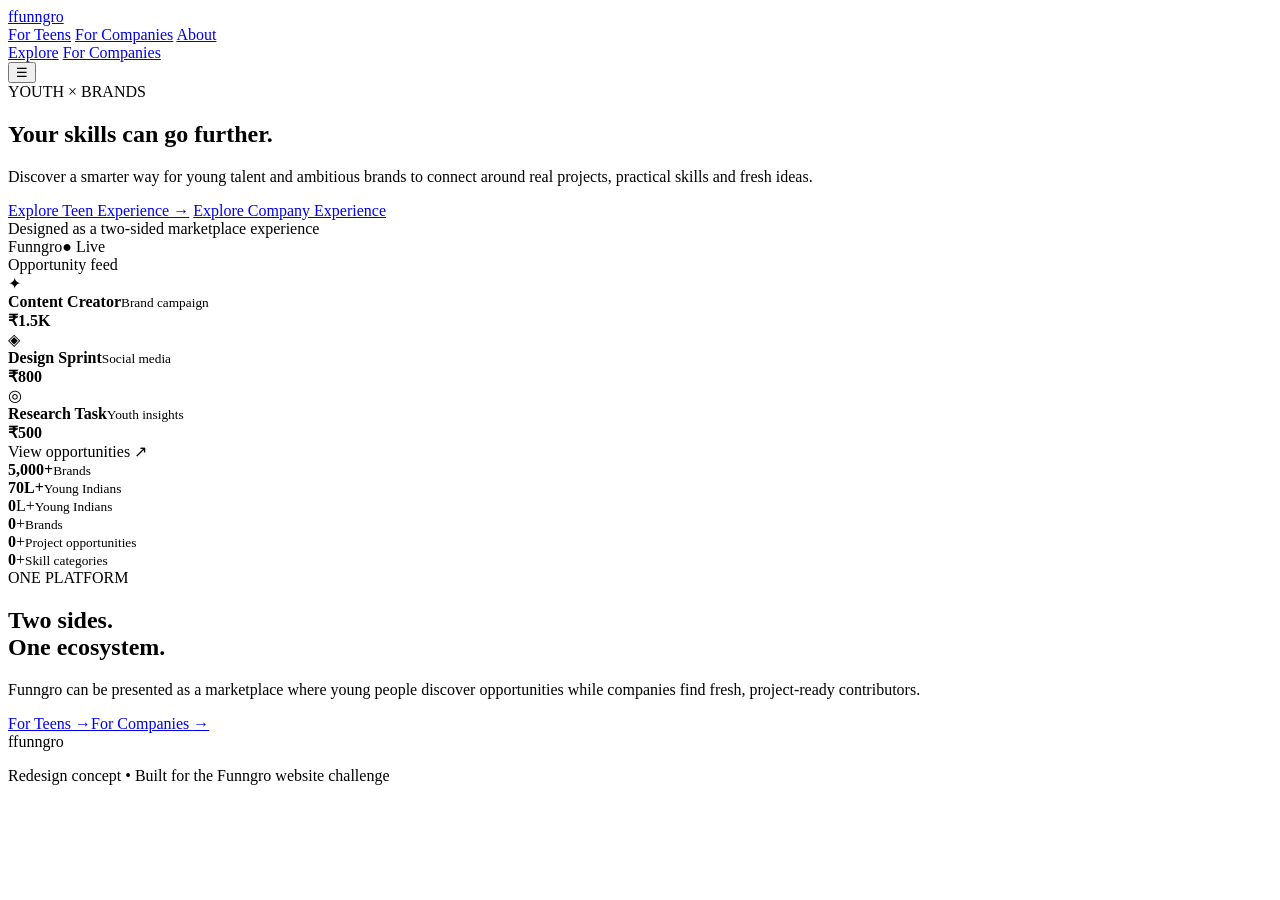
==== index.html @ 28539c42 "Add files via upload" ====
<!doctype html>
<html lang="en">
<head>
  <meta charset="utf-8">
  <meta name="viewport" content="width=device-width, initial-scale=1">
  <meta name="description" content="Funngro redesign demo — a modern youth and brand opportunity platform experience.">
  <meta name="robots" content="index,follow">
  <link rel="canonical" href="https://YOUR-DOMAIN.example/">
  <meta property="og:title" content="Funngro — Youth × Brands">
  <meta property="og:description" content="A modern Funngro redesign concept for teens and companies.">
  <meta property="og:type" content="website">
  <meta property="og:url" content="https://YOUR-DOMAIN.example/">
  <title>Funngro — Youth × Brands</title>
  <link rel="stylesheet" href="css/style.css">
</head>
<body>
  <header class="site-header">
    <a class="brand" href="index.html" aria-label="Funngro home"><span class="brand-mark">f</span>funngro</a>
    <nav class="nav">
      <a href="teen.html">For Teens</a>
      <a href="company.html">For Companies</a>
      <a href="#about">About</a>
    </nav>
    <div class="nav-actions">
      <a class="btn btn-ghost" href="teen.html">Explore</a>
      <a class="btn btn-primary" href="company.html">For Companies</a>
    </div>
    <button class="menu-toggle" aria-label="Open menu" aria-expanded="false">☰</button>
  </header>

  <main>
    <section class="hero home-hero">
      <div class="hero-copy reveal">
        <span class="eyebrow">YOUTH × BRANDS</span>
        <h1>Your skills can <span>go further.</span></h1>
        <p>Discover a smarter way for young talent and ambitious brands to connect around real projects, practical skills and fresh ideas.</p>
        <div class="hero-buttons">
          <a class="btn btn-primary btn-lg" href="teen.html">Explore Teen Experience <span>→</span></a>
          <a class="btn btn-outline btn-lg" href="company.html">Explore Company Experience</a>
        </div>
        <div class="mini-proof"><span class="pulse"></span> Designed as a two-sided marketplace experience</div>
      </div>
      <div class="hero-visual reveal delay-1">
        <div class="orb orb-a"></div><div class="orb orb-b"></div>
        <div class="dashboard-card">
          <div class="dash-top"><span>Funngro</span><span class="live-dot">● Live</span></div>
          <div class="dash-title">Opportunity feed</div>
          <div class="opportunity"><span class="icon-box">✦</span><div><b>Content Creator</b><small>Brand campaign</small></div><strong>₹1.5K</strong></div>
          <div class="opportunity"><span class="icon-box">◈</span><div><b>Design Sprint</b><small>Social media</small></div><strong>₹800</strong></div>
          <div class="opportunity"><span class="icon-box">◎</span><div><b>Research Task</b><small>Youth insights</small></div><strong>₹500</strong></div>
          <div class="dash-footer">View opportunities <span>↗</span></div>
        </div>
        <div class="float-card float-one"><b>5,000+</b><small>Brands</small></div>
        <div class="float-card float-two"><b>70L+</b><small>Young Indians</small></div>
      </div>
    </section>

    <section class="stats section reveal">
      <div><strong class="counter" data-target="70">0</strong><span>L+</span><small>Young Indians</small></div>
      <div><strong class="counter" data-target="5000">0</strong><span>+</span><small>Brands</small></div>
      <div><strong class="counter" data-target="1000">0</strong><span>+</span><small>Project opportunities</small></div>
      <div><strong class="counter" data-target="12">0</strong><span>+</span><small>Skill categories</small></div>
    </section>

    <section id="about" class="section split reveal">
      <div><span class="eyebrow">ONE PLATFORM</span><h2>Two sides.<br><span>One ecosystem.</span></h2></div>
      <div><p>Funngro can be presented as a marketplace where young people discover opportunities while companies find fresh, project-ready contributors.</p><div class="duo-links"><a href="teen.html">For Teens <span>→</span></a><a href="company.html">For Companies <span>→</span></a></div></div>
    </section>
  </main>

  <footer class="footer"><div class="brand"><span class="brand-mark">f</span>funngro</div><p>Redesign concept • Built for the Funngro website challenge</p></footer>
  <script src="js/main.js"></script>
</body>
</html>
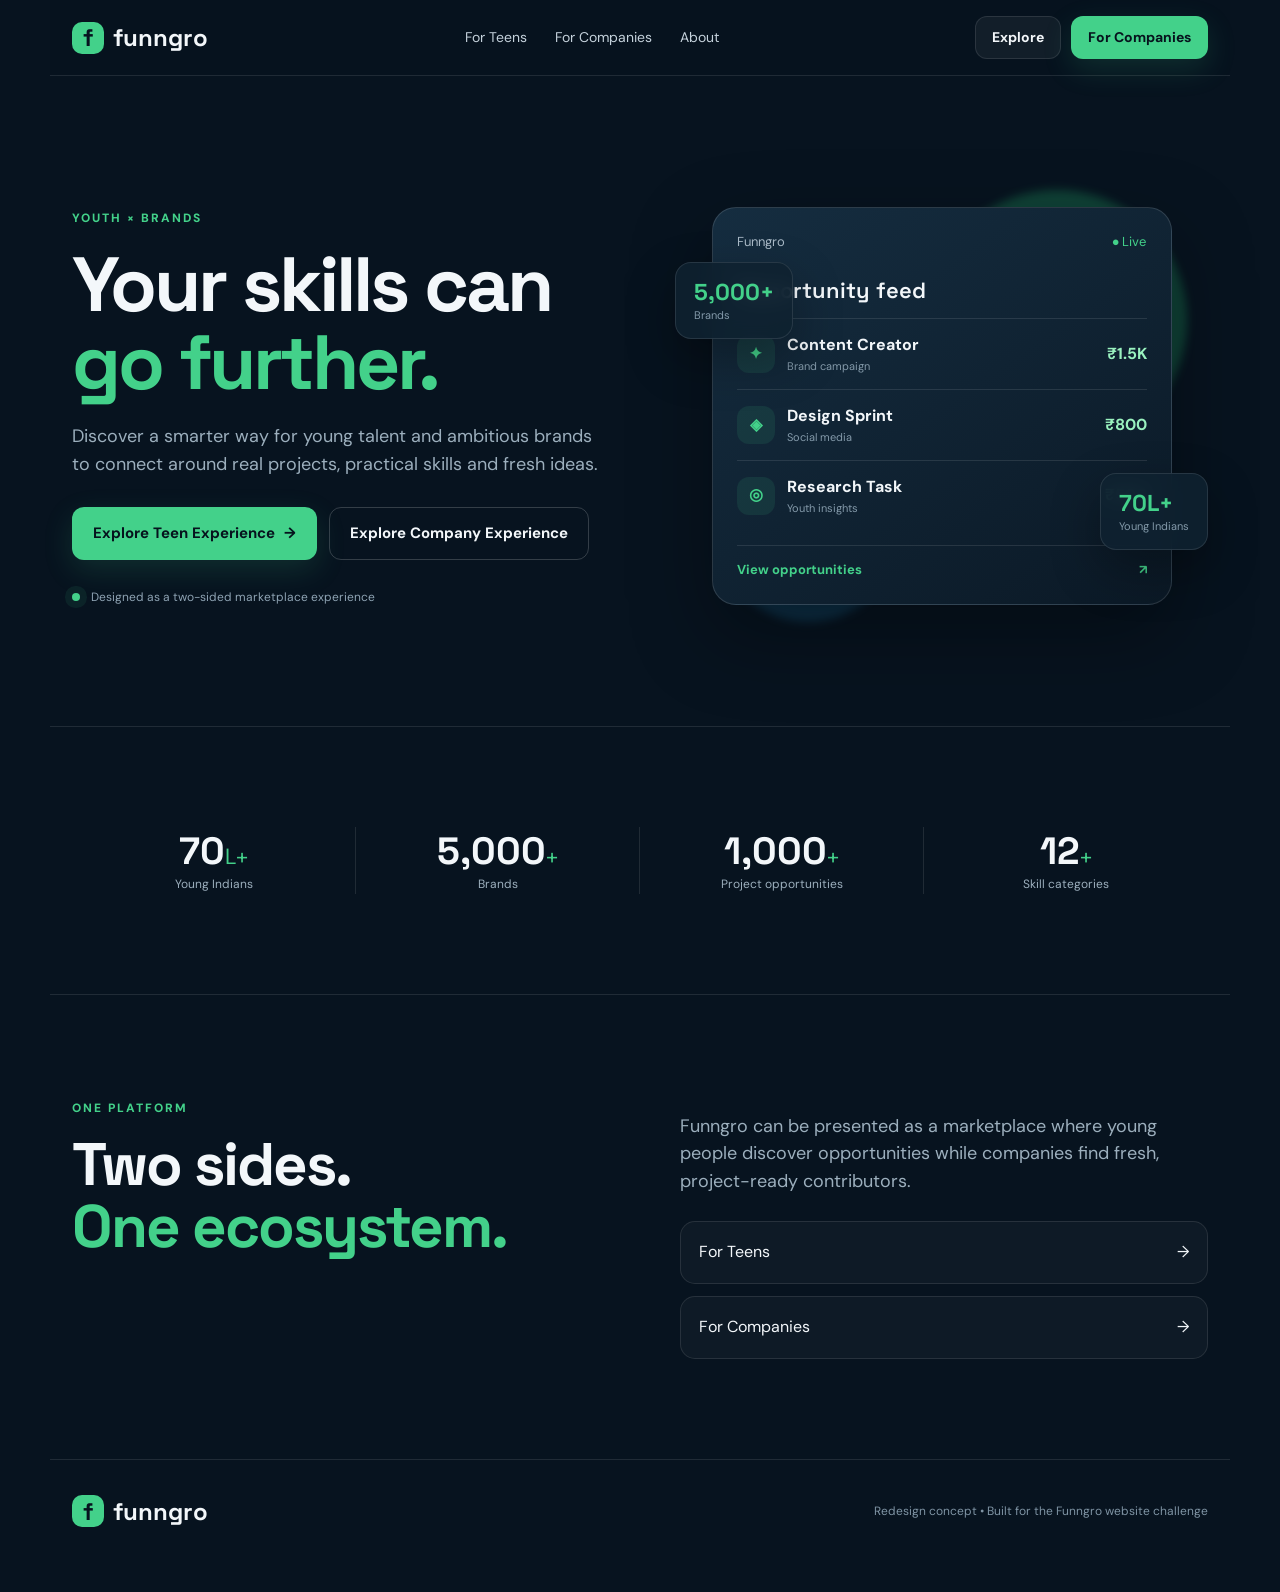
==== commit 0133be68: "Update index.html" ====
--- a/index.html
+++ b/index.html
@@ -11,7 +11,7 @@
   <meta property="og:type" content="website">
   <meta property="og:url" content="https://YOUR-DOMAIN.example/">
   <title>Funngro — Youth × Brands</title>
-  <link rel="stylesheet" href="css/style.css">
+  <link rel="stylesheet" href="style.css">
 </head>
 <body>
   <header class="site-header">
@@ -69,6 +69,6 @@
   </main>
 
   <footer class="footer"><div class="brand"><span class="brand-mark">f</span>funngro</div><p>Redesign concept • Built for the Funngro website challenge</p></footer>
-  <script src="js/main.js"></script>
+  <script src="main.js"></script>
 </body>
 </html>
--- a/style.css
+++ b/style.css
@@ -0,0 +1,3 @@
+@import url('https://fonts.googleapis.com/css2?family=DM+Sans:wght@400;500;600;700&family=Space+Grotesk:wght@500;600;700&display=swap');
+:root{--bg:#07131f;--panel:#0d1d2b;--panel2:#122638;--text:#f3f7fa;--muted:#9cafbd;--green:#43d18a;--green2:#9af2bf;--line:rgba(255,255,255,.10);--radius:28px;--max:1180px}
+*{box-sizing:border-box}html{scroll-behavior:smooth}body{margin:0;background:var(--bg);color:var(--text);font-family:"DM Sans",sans-serif;line-height:1.55}a{color:inherit;text-decoration:none}button{font:inherit}.site-header{height:76px;max-width:var(--max);margin:auto;padding:0 22px;display:flex;align-items:center;justify-content:space-between;position:sticky;top:0;z-index:20;background:rgba(7,19,31,.82);backdrop-filter:blur(18px);border-bottom:1px solid var(--line)}.brand{font:700 24px "Space Grotesk";display:flex;align-items:center;gap:9px}.brand-mark{display:grid;place-items:center;width:32px;height:32px;border-radius:10px;background:var(--green);color:#07131f;font-weight:800}.nav{display:flex;gap:28px;color:#c5d2dc;font-size:14px}.nav a:hover,.nav a.active{color:var(--green)}.nav-actions{display:flex;gap:10px}.btn{display:inline-flex;align-items:center;justify-content:center;gap:9px;border-radius:12px;padding:10px 16px;font-weight:700;font-size:14px;transition:.25s ease;border:1px solid transparent}.btn:hover{transform:translateY(-2px)}.btn-primary{background:var(--green);color:#06131d;box-shadow:0 10px 30px rgba(67,209,138,.15)}.btn-ghost{background:rgba(255,255,255,.05);border-color:var(--line)}.btn-outline{border-color:rgba(255,255,255,.18);background:transparent}.btn-lg{padding:14px 20px;font-size:15px}.menu-toggle{display:none;background:none;color:white;border:0;font-size:26px}.hero{max-width:var(--max);margin:auto;padding:90px 22px 80px;display:grid;grid-template-columns:1fr 1fr;gap:70px;align-items:center;min-height:650px}.hero-copy h1,.section h2{font:700 clamp(46px,6vw,78px)/1.02 "Space Grotesk";letter-spacing:-3px;margin:15px 0 22px}.hero-copy h1 span,.section h2 span,.cta-section h2 span{color:var(--green)}.hero-copy>p{max-width:600px;color:var(--muted);font-size:18px}.eyebrow{color:var(--green);font-size:12px;font-weight:800;letter-spacing:2px}.hero-buttons{display:flex;gap:12px;flex-wrap:wrap;margin:28px 0}.fine-print{font-size:12px!important;color:#718798!important;max-width:520px}.mini-proof{color:#8ea3b3;font-size:12px}.pulse{display:inline-block;width:8px;height:8px;background:var(--green);border-radius:50%;margin-right:8px;box-shadow:0 0 0 7px rgba(67,209,138,.08)}.hero-visual{min-height:480px;display:grid;place-items:center;position:relative}.dashboard-card{width:min(460px,100%);padding:24px;background:linear-gradient(145deg,#152d40,#0b1926);border:1px solid rgba(255,255,255,.13);border-radius:24px;box-shadow:0 30px 80px rgba(0,0,0,.35);position:relative;z-index:2}.dash-top,.profile-line,.opportunity,.match{display:flex;align-items:center;gap:12px}.dash-top{justify-content:space-between;color:#a9bac7;font-size:13px}.live-dot{color:var(--green)}.dash-title{font:600 22px "Space Grotesk";margin:24px 0 14px}.opportunity,.match{padding:14px 0;border-top:1px solid var(--line)}.opportunity>div,.match>div:nth-child(2){flex:1}.opportunity small,.match small,.float-card small,.profile-line small{display:block;color:#849aaa;font-size:11px}.opportunity strong{color:var(--green2)}.icon-box{width:38px;height:38px;display:grid;place-items:center;border-radius:12px;background:rgba(67,209,138,.10);color:var(--green);font-weight:800}.dash-footer{margin-top:14px;padding-top:14px;border-top:1px solid var(--line);display:flex;justify-content:space-between;color:var(--green);font-weight:700;font-size:13px}.float-card{position:absolute;padding:14px 18px;border:1px solid var(--line);background:rgba(15,34,48,.9);backdrop-filter:blur(10px);border-radius:16px;box-shadow:0 20px 50px rgba(0,0,0,.3);z-index:3}.float-card b{font:700 23px "Space Grotesk";display:block;color:var(--green)}.float-one{top:20%;left:0}.float-two{right:0;bottom:20%}.orb{position:absolute;border-radius:50%;filter:blur(5px);opacity:.35}.orb-a{width:260px;height:260px;background:#1f9861;top:5%;right:4%}.orb-b{width:180px;height:180px;background:#17618b;bottom:5%;left:8%}.stats{display:grid;grid-template-columns:repeat(4,1fr);border-top:1px solid var(--line);border-bottom:1px solid var(--line);padding-top:38px;padding-bottom:38px}.stats div{text-align:center;border-right:1px solid var(--line)}.stats div:last-child{border:0}.stats strong{font:700 38px "Space Grotesk"}.stats span{color:var(--green);font-size:22px}.stats small{display:block;color:var(--muted);font-size:12px}.section{max-width:var(--max);margin:auto;padding:100px 22px}.section h2{font-size:clamp(38px,5vw,60px);letter-spacing:-2px}.split{display:grid;grid-template-columns:1fr 1fr;gap:80px}.split p,.section-head>p,.journey-copy p{color:var(--muted);font-size:18px}.duo-links{display:grid;gap:12px;margin-top:25px}.duo-links a{padding:18px;border:1px solid var(--line);border-radius:15px;background:rgba(255,255,255,.03);display:flex;justify-content:space-between}.page-hero{min-height:620px}.card-grid{display:grid;gap:15px}.card-grid.four{grid-template-columns:repeat(4,1fr)}.section-head{display:flex;justify-content:space-between;align-items:end;gap:40px;margin-bottom:38px}.section-head h2{max-width:700px;margin-bottom:0}.section-head p{max-width:340px}.feature-card{padding:28px;border:1px solid var(--line);background:linear-gradient(160deg,rgba(255,255,255,.045),rgba(255,255,255,.015));border-radius:22px;min-height:250px;transition:.3s}.feature-card:hover{transform:translateY(-7px);border-color:rgba(67,209,138,.35);background:rgba(67,209,138,.05)}.card-icon{width:42px;height:42px;border-radius:13px;display:grid;place-items:center;background:rgba(67,209,138,.10);color:var(--green);font-weight:800}.feature-card h3{font:600 21px "Space Grotesk"}.feature-card p{color:var(--muted);font-size:14px}.feature-card a{color:var(--green);font-weight:700;font-size:13px}.dark-panel{max-width:calc(var(--max) - 44px);background:var(--panel);border:1px solid var(--line);border-radius:32px}.steps{display:grid;grid-template-columns:repeat(2,1fr);gap:0 50px}.step{display:grid;grid-template-columns:55px 1fr;gap:20px;padding:28px 0;border-top:1px solid var(--line)}.step>b{font:600 14px "Space Grotesk";color:var(--green);padding-top:5px}.step h3{margin:0;font:600 20px "Space Grotesk"}.step p{color:var(--muted);margin:6px 0}.journey{display:grid;grid-template-columns:.8fr 1.2fr;gap:70px;align-items:center}.journey-cards{display:grid;grid-template-columns:repeat(3,1fr);gap:12px}.journey-cards>div{padding:25px;border:1px solid var(--line);border-radius:20px;background:var(--panel)}.journey-cards b{color:var(--green);font-size:12px}.journey-cards h3{font:600 22px "Space Grotesk"}.journey-cards p{color:var(--muted);font-size:13px}.faq{max-width:900px}.faq h2{margin-bottom:30px}.faq details{border-top:1px solid var(--line);padding:20px 0}.faq summary{cursor:pointer;font:600 17px "Space Grotesk"}.faq p{color:var(--muted);max-width:700px}.cta-section{margin:20px auto 100px;max-width:1136px;padding:90px 30px;text-align:center;background:radial-gradient(circle at 50% 0%,rgba(67,209,138,.18),transparent 45%),var(--panel);border:1px solid var(--line);border-radius:32px}.cta-section h2{font:700 clamp(40px,6vw,68px)/1.02 "Space Grotesk";letter-spacing:-3px;margin:12px 0 28px}.comparison{display:grid;grid-template-columns:.8fr 1.2fr;gap:70px;align-items:center}.compare-grid{display:grid;grid-template-columns:1fr 1fr;gap:12px}.compare-grid>div{padding:25px;border:1px solid var(--line);border-radius:20px;background:var(--panel)}.compare-grid .compare-highlight{border-color:rgba(67,209,138,.35);background:rgba(67,209,138,.06)}.compare-grid small{color:var(--green);font-weight:800;letter-spacing:1.5px}.compare-grid p{border-top:1px solid var(--line);padding-top:13px}.trust{display:grid;grid-template-columns:1fr 1fr;gap:60px}.trust-stats{display:grid;grid-template-columns:repeat(3,1fr);gap:12px}.trust-stats div{padding:22px;border:1px solid var(--line);border-radius:18px;background:var(--panel)}.trust-stats b{font:700 25px "Space Grotesk";display:block}.trust-stats small{color:var(--muted)}.source-note{grid-column:1/-1;color:#657b8c;font-size:11px}.avatar{width:38px;height:38px;border-radius:50%;display:grid;place-items:center;background:rgba(67,209,138,.13);color:var(--green);font-weight:800}.profile-line{margin-top:25px}.profile-line>div:nth-child(2){flex:1}.badge{color:var(--green);font-size:11px;border:1px solid rgba(67,209,138,.3);padding:5px 8px;border-radius:8px}.progress{height:5px;background:#213545;border-radius:99px;margin:14px 0 24px}.progress span{display:block;height:100%;background:var(--green);border-radius:inherit}.match>span:last-child{color:var(--green);font-weight:700}.footer{max-width:var(--max);margin:auto;padding:30px 22px 60px;border-top:1px solid var(--line);display:flex;justify-content:space-between;align-items:center;color:#7f94a4;font-size:12px}.footer .brand{color:var(--text)}.reveal{opacity:0;transform:translateY(25px);transition:opacity .7s ease,transform .7s ease}.reveal.visible{opacity:1;transform:none}.delay-1{transition-delay:.08s}.delay-2{transition-delay:.16s}.delay-3{transition-delay:.24s}@media(max-width:900px){.nav,.nav-actions{display:none}.menu-toggle{display:block}.hero{grid-template-columns:1fr;gap:20px;padding-top:65px}.hero-visual{min-height:420px}.stats{grid-template-columns:repeat(2,1fr);gap:25px}.stats div:nth-child(2){border:0}.card-grid.four{grid-template-columns:repeat(2,1fr)}.section-head,.split,.journey,.comparison,.trust{grid-template-columns:1fr;display:grid;gap:25px}.steps{grid-template-columns:1fr}.journey-cards{grid-template-columns:1fr 1fr 1fr}.dark-panel{margin:0 22px}.trust-stats{grid-template-columns:1fr 1fr}}@media(max-width:600px){.site-header{height:68px}.hero{padding:55px 18px 55px}.hero-copy h1{font-size:48px;letter-spacing:-2px}.hero-copy>p{font-size:16px}.hero-buttons{display:grid}.hero-buttons .btn{width:100%}.hero-visual{min-height:380px}.dashboard-card{padding:18px}.float-card{padding:10px 12px}.float-card b{font-size:18px}.float-one{left:-5px}.float-two{right:-5px}.section{padding:72px 18px}.stats{margin:0 18px;padding:28px 0}.stats strong{font-size:28px}.card-grid.four{grid-template-columns:1fr}.dark-panel{margin:0 18px;border-radius:24px}.journey-cards{grid-template-columns:1fr}.compare-grid,.trust-stats{grid-template-columns:1fr}.cta-section{margin:10px 18px 70px;padding:65px 18px;border-radius:25px}.footer{margin:0 18px;display:block}.footer p{margin-top:15px}.orb-a{width:180px;height:180px}.orb-b{width:120px;height:120px}}
